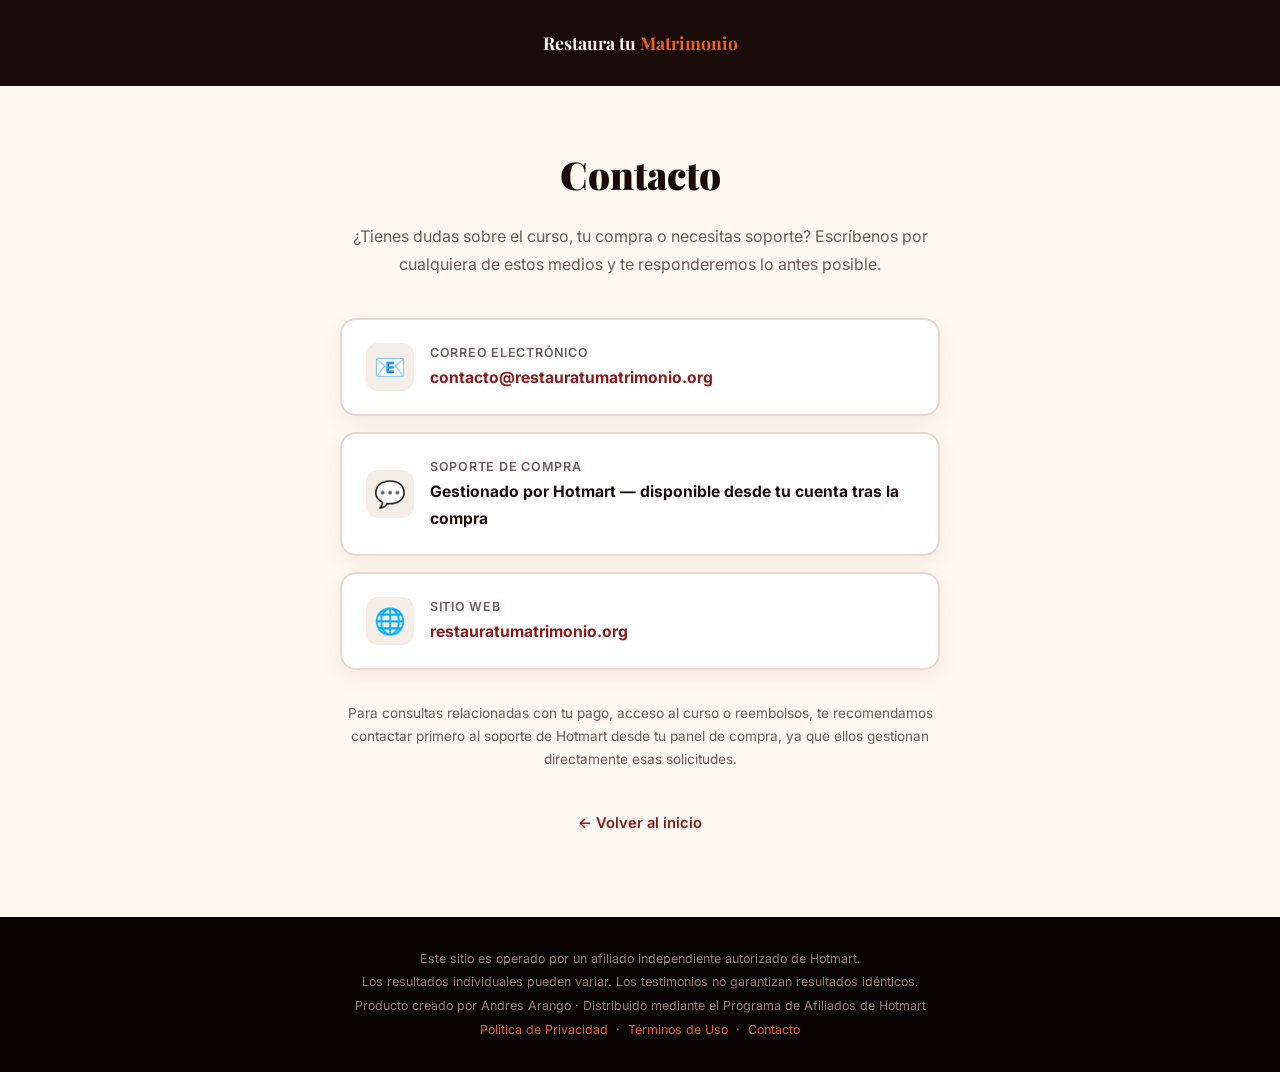
==== contacto.html @ cb559ff0 "Add files via upload" ====
<!DOCTYPE html>
<html lang="es">
<head>
<meta charset="UTF-8">
<meta name="viewport" content="width=device-width, initial-scale=1.0">
<title>Contacto | Restaura tu Matrimonio</title>
<meta name="robots" content="noindex, follow">
<link rel="preconnect" href="https://fonts.googleapis.com">
<link rel="preconnect" href="https://fonts.gstatic.com" crossorigin>
<link rel="stylesheet" href="https://fonts.googleapis.com/css2?family=Playfair+Display:ital,wght@0,700;0,900;1,700&family=Inter:wght@400;500;600;700&display=swap" media="print" onload="this.media='all'">
<noscript><link rel="stylesheet" href="https://fonts.googleapis.com/css2?family=Playfair+Display:ital,wght@0,700;0,900;1,700&family=Inter:wght@400;500;600;700&display=swap"></noscript>
<style>
  *, *::before, *::after { box-sizing: border-box; margin: 0; padding: 0; }
  :root {
    --crimson: #8B1A1A;
    --orange:  #E8621A;
    --gold:    #D4940A;
    --cream:   #FFF8F0;
    --dark:    #1A0A0A;
    --gray:    #6B5B5B;
    --light:   #F5EDE8;
  }
  html { scroll-behavior: smooth; }
  body { font-family: 'Inter', sans-serif; background: var(--cream); color: var(--dark); line-height: 1.7; }

  .legal-header {
    background: var(--dark);
    padding: 28px 20px;
    text-align: center;
  }
  .legal-header a {
    color: var(--cream);
    text-decoration: none;
    font-family: 'Playfair Display', serif;
    font-weight: 700;
    font-size: 1.1rem;
  }
  .legal-header a span { color: var(--orange); }

  .legal-container {
    max-width: 640px;
    margin: 0 auto;
    padding: 56px 20px 80px;
    text-align: center;
  }
  .legal-container h1 {
    font-family: 'Playfair Display', serif;
    font-size: clamp(1.8rem, 4vw, 2.4rem);
    font-weight: 900;
    color: var(--dark);
    margin-bottom: 16px;
  }
  .legal-container > p.intro {
    color: var(--gray);
    font-size: 1rem;
    margin-bottom: 40px;
  }

  .contact-cards {
    display: flex;
    flex-direction: column;
    gap: 16px;
    text-align: left;
  }
  .contact-card {
    background: #fff;
    border: 2px solid #EDD8D0;
    border-radius: 16px;
    padding: 22px 24px;
    display: flex;
    align-items: center;
    gap: 16px;
    box-shadow: 0 8px 24px rgba(139,26,26,0.06);
  }
  .contact-card .icon {
    font-size: 1.6rem;
    flex-shrink: 0;
    width: 48px;
    height: 48px;
    border-radius: 12px;
    background: var(--light);
    display: flex;
    align-items: center;
    justify-content: center;
  }
  .contact-card .label {
    font-size: 0.78rem;
    text-transform: uppercase;
    letter-spacing: 0.06em;
    color: var(--gray);
    font-weight: 600;
    margin-bottom: 2px;
  }
  .contact-card .value {
    font-weight: 700;
    color: var(--dark);
    font-size: 0.98rem;
  }
  .contact-card a { color: var(--crimson); text-decoration: none; }
  .contact-card a:hover { text-decoration: underline; }

  .contact-note {
    margin-top: 32px;
    font-size: 0.85rem;
    color: var(--gray);
    text-align: center;
  }

  .back-link {
    display: inline-block;
    margin-top: 40px;
    color: var(--crimson);
    font-weight: 600;
    text-decoration: none;
    font-size: 0.92rem;
  }
  .back-link:hover { text-decoration: underline; }

  footer {
    background: #080202;
    padding: 30px 20px;
    text-align: center;
    color: #9A7D78;
    font-size: 0.78rem;
    line-height: 1.9;
  }
  footer a { color: var(--orange); text-decoration: none; }

  @media (max-width: 600px) {
    .legal-container { padding: 40px 16px 60px; }
    .contact-card { padding: 18px; }
  }
</style>
</head>
<body>

<header class="legal-header">
  <a href="index.html">Restaura tu <span>Matrimonio</span></a>
</header>

<main class="legal-container">
  <h1>Contacto</h1>
  <p class="intro">¿Tienes dudas sobre el curso, tu compra o necesitas soporte? Escríbenos por cualquiera de estos medios y te responderemos lo antes posible.</p>

  <div class="contact-cards">
    <div class="contact-card">
      <div class="icon">📧</div>
      <div>
        <div class="label">Correo electrónico</div>
        <div class="value"><a href="mailto:contacto@restauratumatrimonio.org">contacto@restauratumatrimonio.org</a></div>
      </div>
    </div>

    <div class="contact-card">
      <div class="icon">💬</div>
      <div>
        <div class="label">Soporte de compra</div>
        <div class="value">Gestionado por Hotmart — disponible desde tu cuenta tras la compra</div>
      </div>
    </div>

    <div class="contact-card">
      <div class="icon">🌐</div>
      <div>
        <div class="label">Sitio web</div>
        <div class="value"><a href="https://restauratumatrimonio.org" target="_blank" rel="noopener">restauratumatrimonio.org</a></div>
      </div>
    </div>
  </div>

  <p class="contact-note">Para consultas relacionadas con tu pago, acceso al curso o reembolsos, te recomendamos contactar primero al soporte de Hotmart desde tu panel de compra, ya que ellos gestionan directamente esas solicitudes.</p>

  <a class="back-link" href="index.html">← Volver al inicio</a>
</main>

<footer>
  <p>Este sitio es operado por un afiliado independiente autorizado de Hotmart.<br>
  Los resultados individuales pueden variar. Los testimonios no garantizan resultados idénticos.<br>
  Producto creado por Andres Arango · Distribuido mediante el Programa de Afiliados de Hotmart<br>
  <a href="privacidad.html">Política de Privacidad</a> &nbsp;·&nbsp; <a href="terminos.html">Términos de Uso</a> &nbsp;·&nbsp; <a href="contacto.html">Contacto</a></p>
</footer>

</body>
</html>
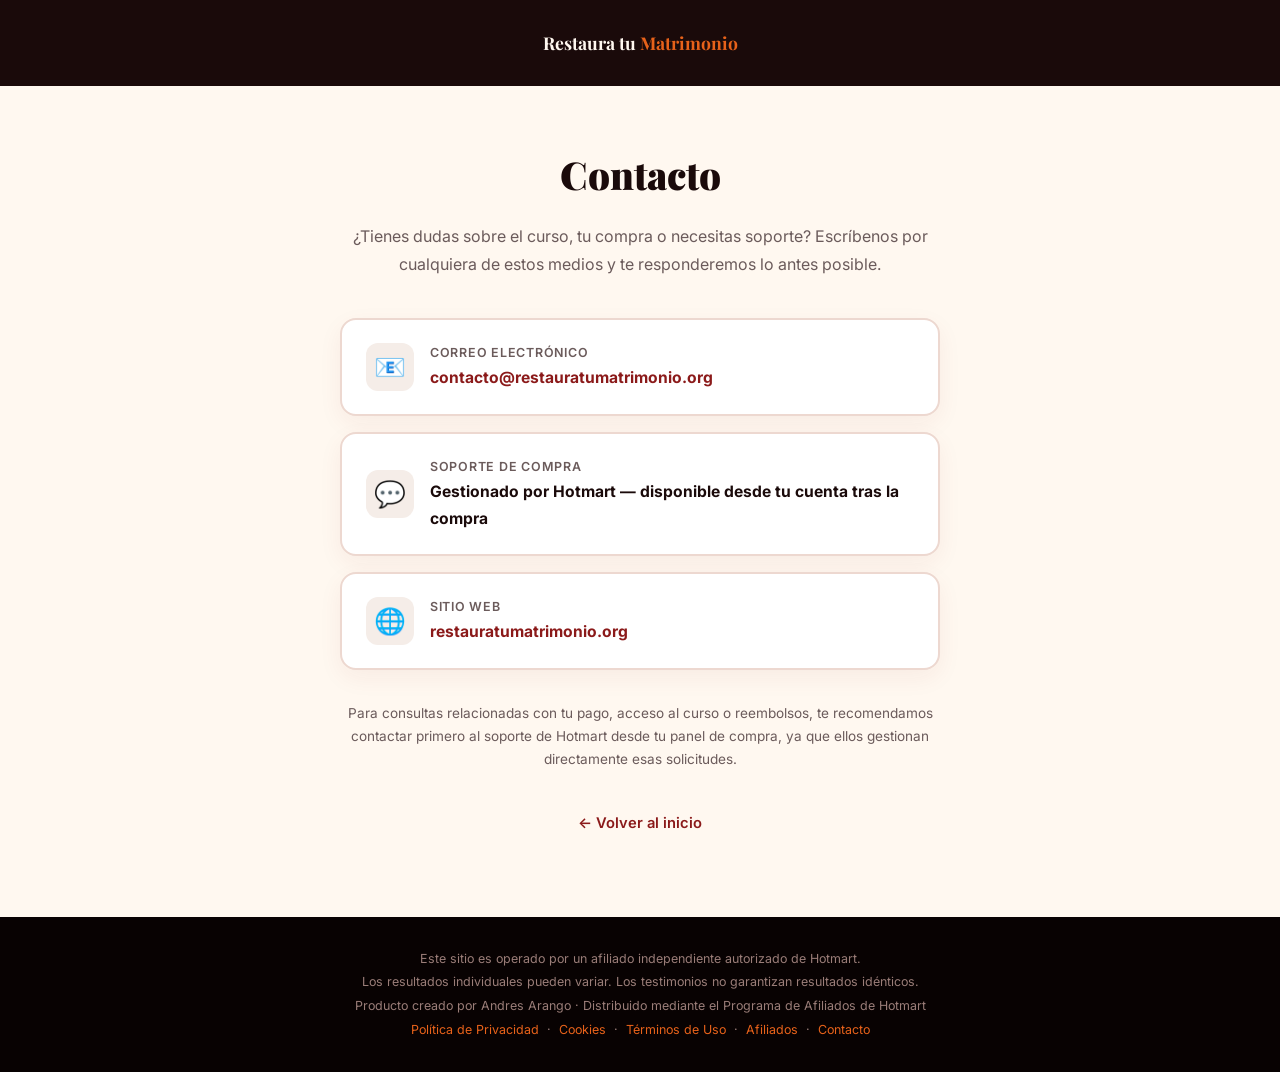
==== commit 8b395926: "feat: add affiliate/cookie disclosure pages, fix trust badge confusion - Add afiliados.html disclosi" ====
--- a/contacto.html
+++ b/contacto.html
@@ -177,7 +177,7 @@
   <p>Este sitio es operado por un afiliado independiente autorizado de Hotmart.<br>
   Los resultados individuales pueden variar. Los testimonios no garantizan resultados idénticos.<br>
   Producto creado por Andres Arango · Distribuido mediante el Programa de Afiliados de Hotmart<br>
-  <a href="privacidad.html">Política de Privacidad</a> &nbsp;·&nbsp; <a href="terminos.html">Términos de Uso</a> &nbsp;·&nbsp; <a href="contacto.html">Contacto</a></p>
+  <a href="privacidad.html">Política de Privacidad</a> &nbsp;·&nbsp; <a href="cookies.html">Cookies</a> &nbsp;·&nbsp; <a href="terminos.html">Términos de Uso</a> &nbsp;·&nbsp; <a href="afiliados.html">Afiliados</a> &nbsp;·&nbsp; <a href="contacto.html">Contacto</a></p>
 </footer>
 
 </body>
